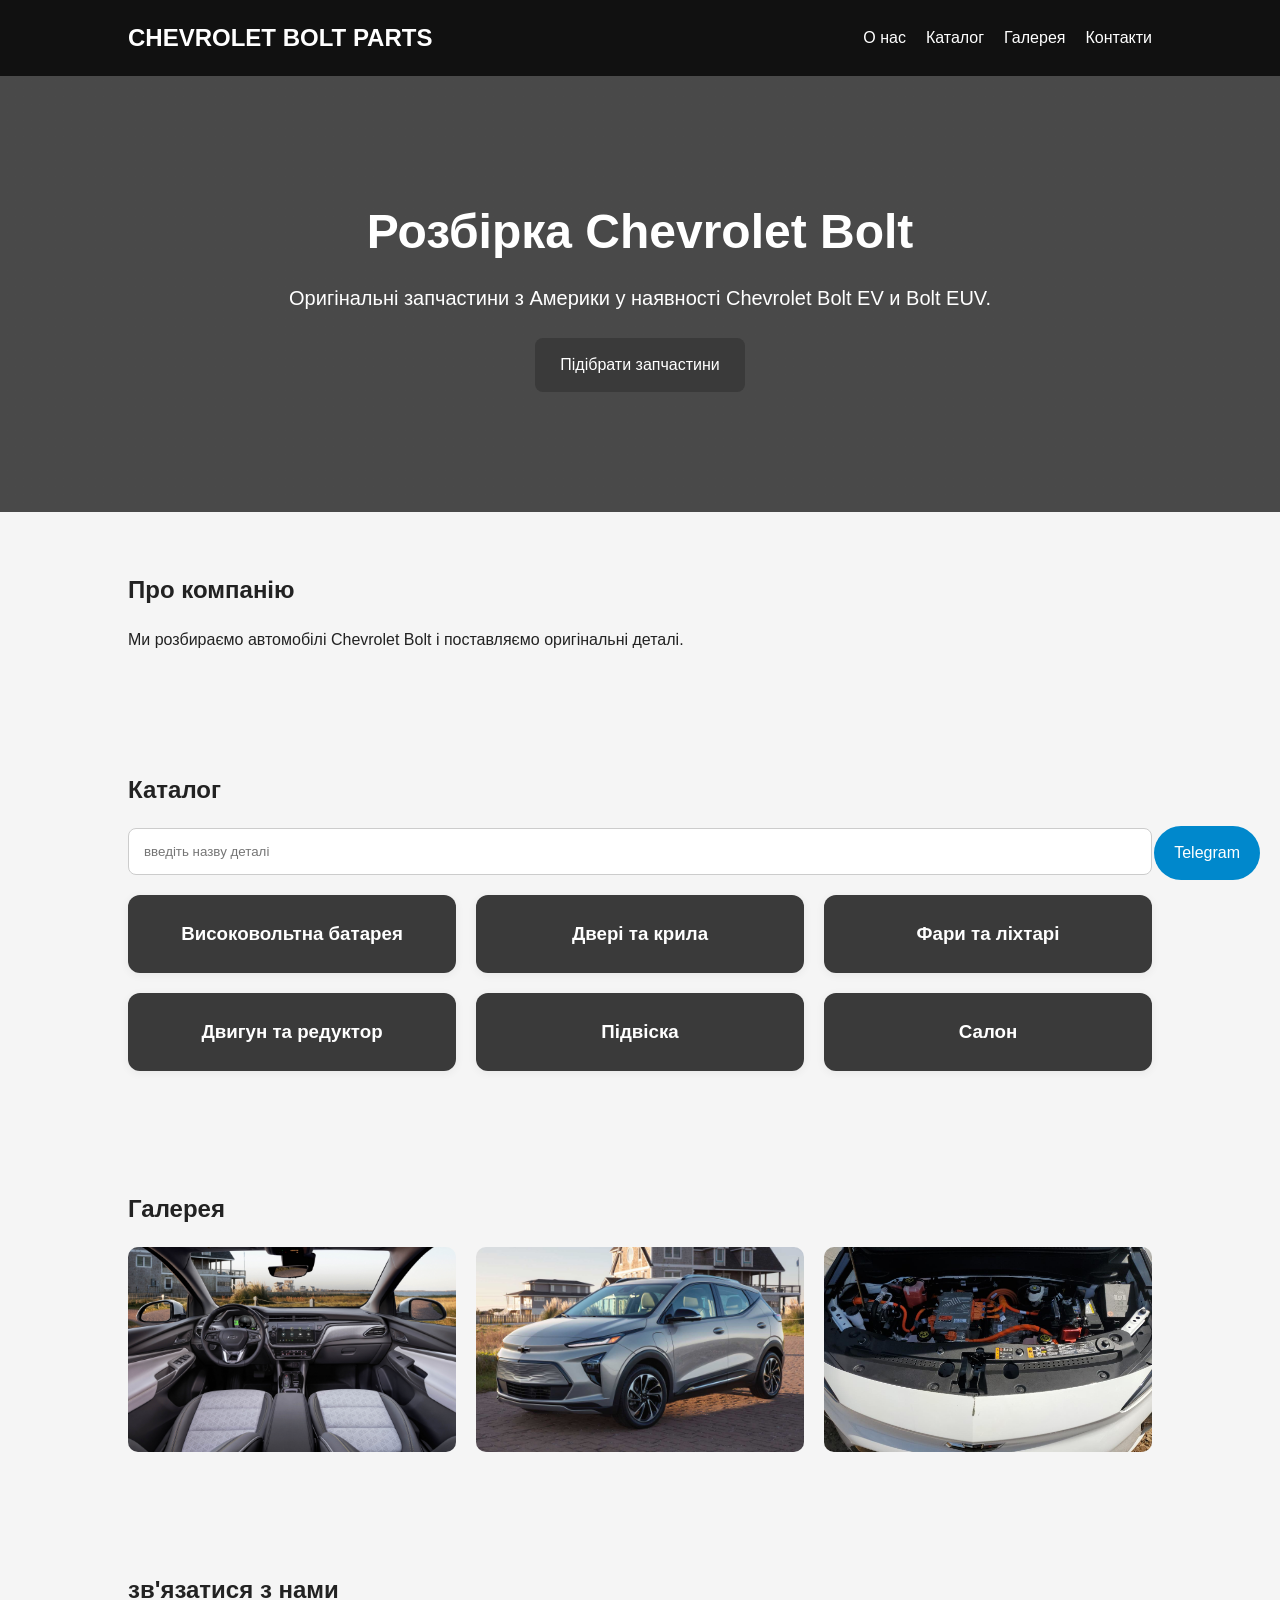
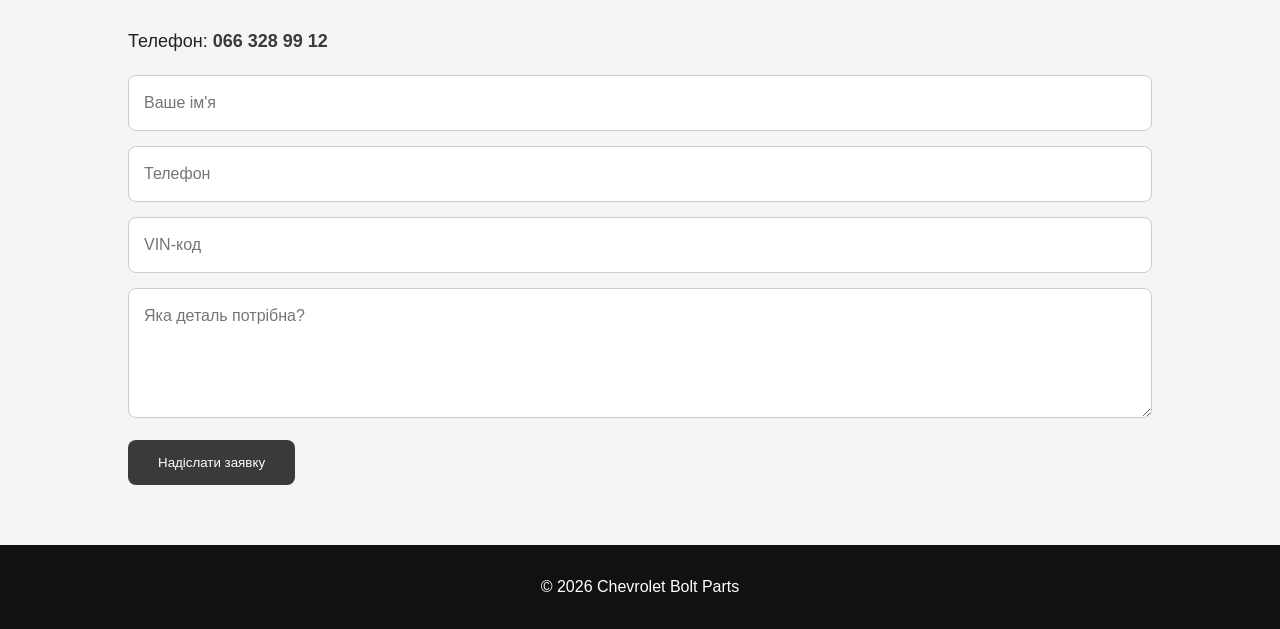
==== index.html @ 7edd2e1e "Add files via upload" ====
<!DOCTYPE html>
<html lang="ru">
<head>
<meta charset="UTF-8">
<meta name="viewport" content="width=device-width, initial-scale=1.0">
<title>Chevrolet Bolt Parts — Розбірка Chevrolet Bolt в Одесі</title>
<link rel="stylesheet" href="style.css">
</head>
<body>
<header>
<nav>
<div class="logo">CHEVROLET BOLT PARTS</div>
<div class="menu">
<a href="#about">О нас</a><a href="#catalog">Каталог</a><a href="#gallery">Галерея</a><a href="#contacts">Контакти</a>
</div>
</nav>
</header>

<section class="hero">
<h1>Розбірка Chevrolet Bolt</h1>
<p>Оригінальні запчастини з Америки у наявності Chevrolet Bolt EV и Bolt EUV.</p>
<a class="button" href="#contacts">Підібрати запчастини</a>
</section>

<section id="about">
<h2>Про компанію</h2>
<p>Ми розбираємо автомобілі Chevrolet Bolt і поставляємо оригінальні деталі.</p>
</section>

<section id="catalog">
<h2>Каталог</h2>
<input class="search" type="text" placeholder="введіть назву деталі">
<div class="cards">
<a class="card" href="battery.html"><h3>Високовольтна батарея</h3></a>
<a class="card" href="doors.html"><h3>Двері та крила</h3></a>
<a class="card" href="headlights.html"><h3>Фари та ліхтарі</h3></a>
<a class="card" href="engine.html"><h3>Двигун та редуктор</h3></a>
<a class="card" href="suspension.html"><h3>Підвіска</h3></a>
<a class="card" href="salon.html"><h3>Салон</h3></a>
</div>
</section>

<section id="gallery">
<h2>Галерея</h2>
<div class="gallery">
<img src="images/car1.jpg" alt="Chevrolet Bolt — фото 1">
<img src="images/car2.jpg" alt="Chevrolet Bolt — фото 2">
<img src="images/car3.jpg" alt="Chevrolet Bolt — фото 3">
</div>
</section>

<section id="contacts">
<h2>зв'язатися з нами </h2>
<p class="contact-info">Телефон: <a href="tel:+380663289912">066 328 99 12</a></p>
<form>
<input type="text" placeholder="Ваше ім'я">
<input type="text" placeholder="Телефон">
<input type="text" placeholder="VIN-код">
<textarea placeholder="Яка деталь потрібна?"></textarea>
<button type="submit">Надіслати заявку</button>
</form>
</section>

<a href="#" class="telegram">Telegram</a>
<footer><p>© 2026 Chevrolet Bolt Parts</p></footer>
</body>
</html>
---- style.css ----
*{margin:0;padding:0;box-sizing:border-box}
body{font-family:Arial,sans-serif;background:#f5f5f5;color:#222;line-height:1.5}
header{background:#111;color:#fff;padding:20px 10%;position:sticky;top:0;z-index:10}
nav{display:flex;justify-content:space-between;align-items:center;gap:20px}
.logo{font-size:24px;font-weight:bold}
.menu a{color:#fff;text-decoration:none;margin-left:20px}
.hero{background:linear-gradient(rgba(0,0,0,.7),rgba(0,0,0,.7)),url("bolt.jpg");background-size:cover;background-position:center;color:#fff;text-align:center;padding:120px 20px}
.hero h1{font-size:48px;margin-bottom:15px}
.hero p{font-size:20px;margin-bottom:25px}
.button{display:inline-block;background:#3a3a3a;color:#fff;padding:15px 25px;border-radius:8px;text-decoration:none;transition:background .2s}
.button:hover{background:#242424}
section{padding:60px 10%}
section h2{margin-bottom:20px}
.cards{display:grid;grid-template-columns:repeat(auto-fit,minmax(250px,1fr));gap:20px}
.card{background:#3a3a3a;color:#fff;padding:25px;border-radius:12px;box-shadow:0 2px 10px rgba(0,0,0,.06);text-decoration:none;display:block;text-align:center;transition:background .2s}
.card:hover{background:#242424}
.card h3{color:#fff}
.search{width:100%;padding:15px;border-radius:8px;border:1px solid #ccc;margin-bottom:20px}
.gallery{display:grid;grid-template-columns:repeat(auto-fit,minmax(300px,1fr));gap:20px}
.gallery img{width:100%;aspect-ratio:16/10;object-fit:cover;border-radius:10px}
form input,form textarea{width:100%;margin-bottom:15px;padding:15px;border-radius:8px;border:1px solid #ccc;font:inherit}
.contact-info{font-size:18px;margin-bottom:20px}
.contact-info a{color:#3a3a3a;font-weight:bold;text-decoration:none}
form textarea{min-height:130px;resize:vertical}
form button{background:#3a3a3a;color:#fff;border:none;padding:15px 30px;border-radius:8px;cursor:pointer;transition:background .2s}
form button:hover{background:#242424}
.telegram{position:fixed;right:20px;bottom:20px;background:#0088cc;color:#fff;padding:15px 20px;border-radius:50px;text-decoration:none;z-index:20}
footer{background:#111;color:#fff;text-align:center;padding:30px}
.part-page{max-width:900px;margin:0 auto;padding:40px 5% 60px}
.part-page h1{font-size:32px;margin-bottom:20px}
.part-page img{width:100%;max-width:100%;height:auto;border-radius:10px;display:block;margin-bottom:20px}
.part-page p{font-size:17px}
.back-link{display:inline-block;margin-bottom:20px;color:#3a3a3a;text-decoration:none;font-weight:bold}
@media(max-width:700px){.part-page{padding:25px 5% 40px}.part-page h1{font-size:24px}.part-page p{font-size:15px}}
@media(max-width:700px){header{padding:15px 5%}nav{flex-direction:column;align-items:flex-start}.menu{display:flex;flex-wrap:wrap;gap:10px}.menu a{margin-left:0}.hero{padding:80px 20px}.hero h1{font-size:34px}section{padding:45px 5%}}
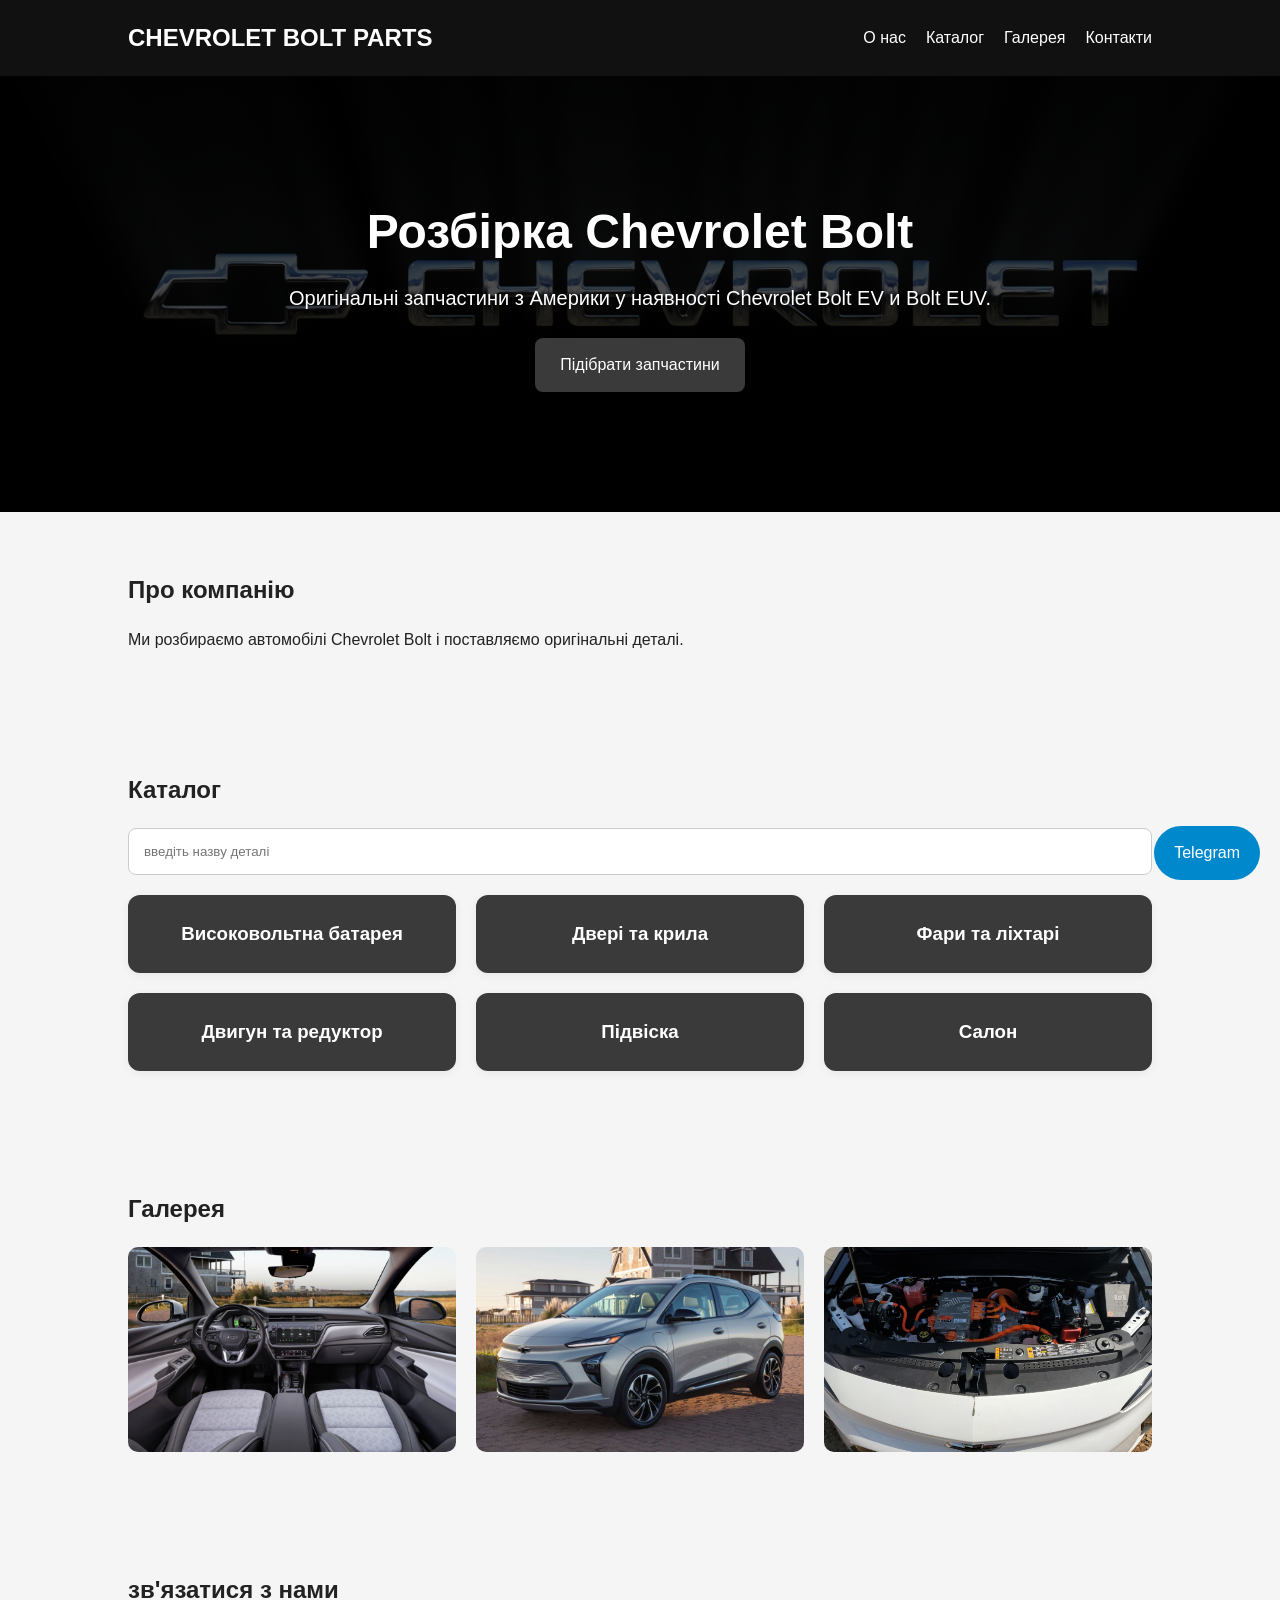
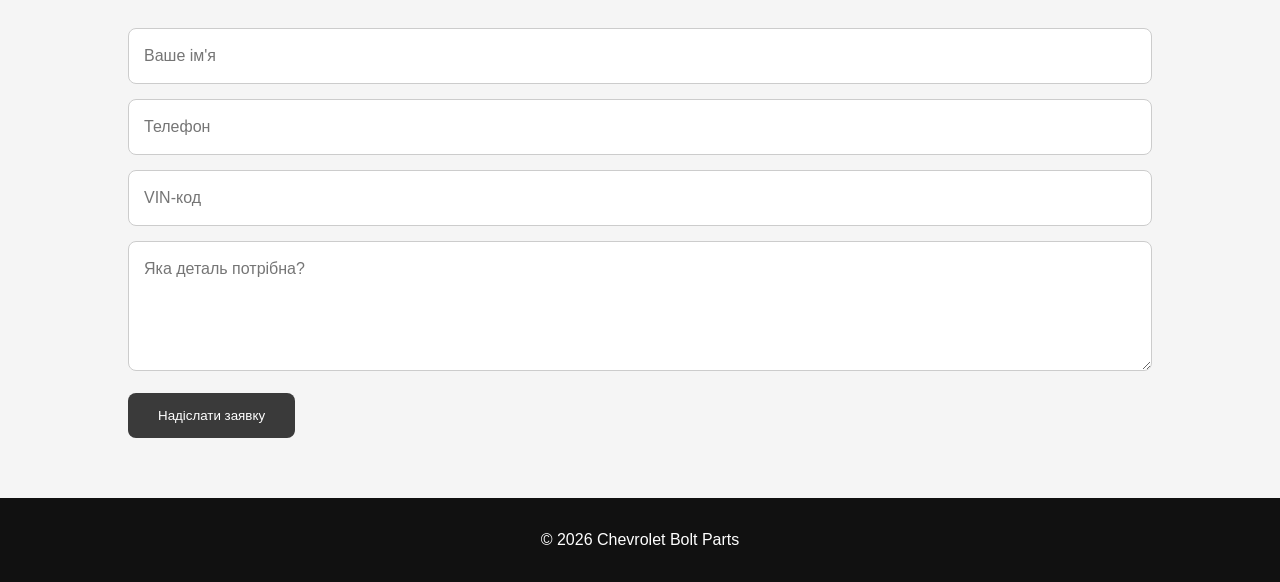
==== commit aba49f76: "Add files via upload" ====
--- a/index.html
+++ b/index.html
@@ -43,15 +43,14 @@
 <section id="gallery">
 <h2>Галерея</h2>
 <div class="gallery">
-<img src="images/car1.jpg" alt="Chevrolet Bolt — фото 1">
-<img src="images/car2.jpg" alt="Chevrolet Bolt — фото 2">
-<img src="images/car3.jpg" alt="Chevrolet Bolt — фото 3">
+<img src="car1.jpg" alt="Chevrolet Bolt — фото 1">
+<img src="car2.jpg" alt="Chevrolet Bolt — фото 2">
+<img src="car3.jpg" alt="Chevrolet Bolt — фото 3">
 </div>
 </section>
 
 <section id="contacts">
 <h2>зв'язатися з нами </h2>
-<p class="contact-info">Телефон: <a href="tel:+380663289912">066 328 99 12</a></p>
 <form>
 <input type="text" placeholder="Ваше ім'я">
 <input type="text" placeholder="Телефон">
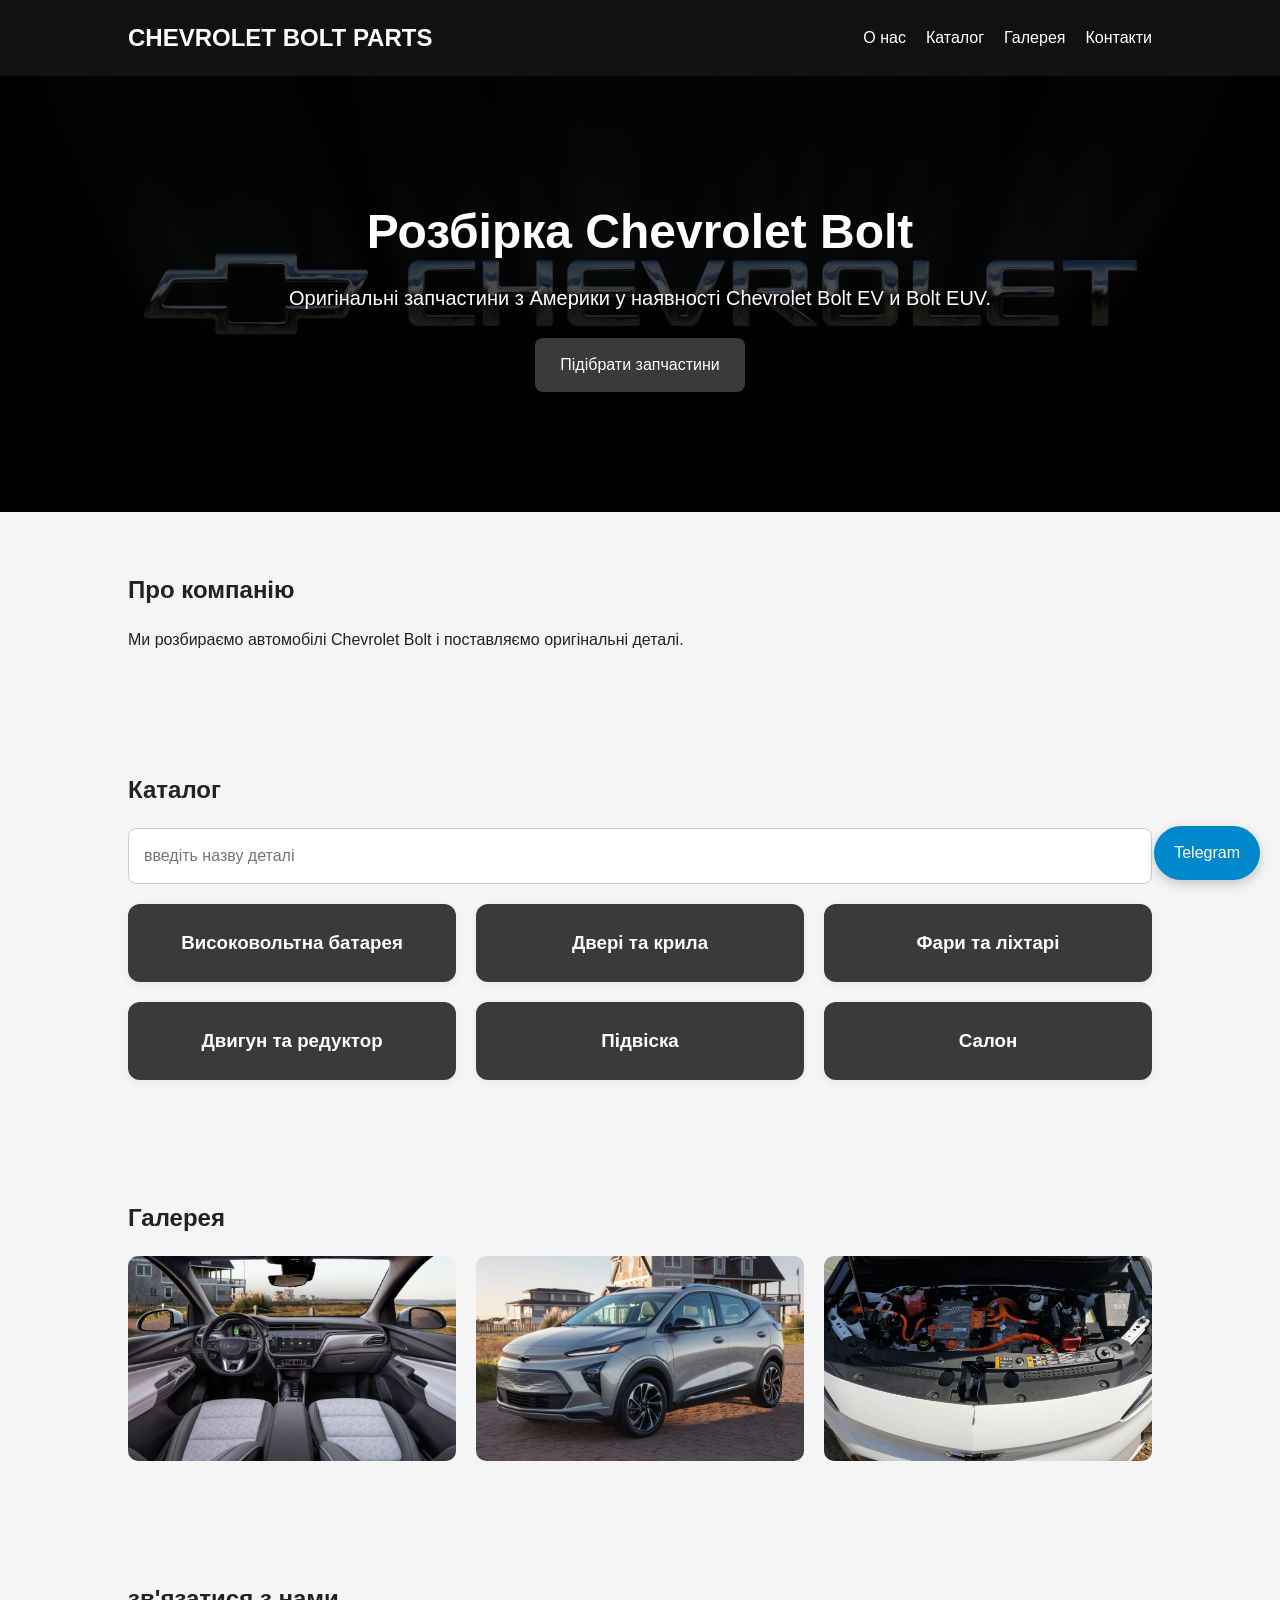
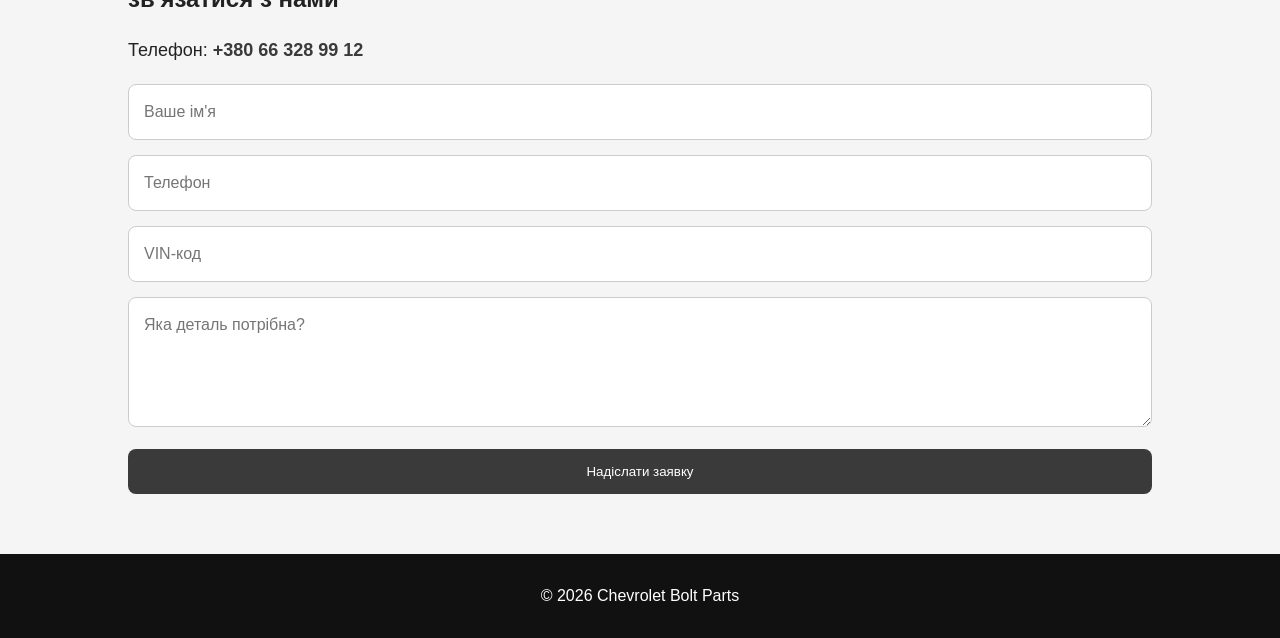
==== commit 47164ce3: "Add files via upload" ====
--- a/index.html
+++ b/index.html
@@ -29,7 +29,10 @@
 
 <section id="catalog">
 <h2>Каталог</h2>
-<input class="search" type="text" placeholder="введіть назву деталі">
+<div class="search-wrapper">
+<input class="search" type="text" id="partSearch" placeholder="введіть назву деталі" autocomplete="off">
+<div class="search-results" id="searchResults"></div>
+</div>
 <div class="cards">
 <a class="card" href="battery.html"><h3>Високовольтна батарея</h3></a>
 <a class="card" href="doors.html"><h3>Двері та крила</h3></a>
@@ -43,14 +46,15 @@
 <section id="gallery">
 <h2>Галерея</h2>
 <div class="gallery">
-<img src="car1.jpg" alt="Chevrolet Bolt — фото 1">
-<img src="car2.jpg" alt="Chevrolet Bolt — фото 2">
-<img src="car3.jpg" alt="Chevrolet Bolt — фото 3">
+<img src="car1.jpg" alt="Chevrolet Bolt — фото 1" loading="lazy">
+<img src="car2.jpg" alt="Chevrolet Bolt — фото 2" loading="lazy">
+<img src="car3.jpg" alt="Chevrolet Bolt — фото 3" loading="lazy">
 </div>
 </section>
 
 <section id="contacts">
 <h2>зв'язатися з нами </h2>
+<p class="contact-info">Телефон: <a href="tel:+380663289912">+380 66 328 99 12</a></p>
 <form>
 <input type="text" placeholder="Ваше ім'я">
 <input type="text" placeholder="Телефон">
@@ -60,7 +64,9 @@
 </form>
 </section>
 
-<a href="#" class="telegram">Telegram</a>
+<a href="https://t.me/Slavkaw" class="telegram" target="_blank" rel="noopener">Telegram</a>
 <footer><p>© 2026 Chevrolet Bolt Parts</p></footer>
+
+<script src="script.js"></script>
 </body>
-</html>+</html>
--- a/style.css
+++ b/style.css
@@ -1,35 +1,88 @@
 *{margin:0;padding:0;box-sizing:border-box}
-body{font-family:Arial,sans-serif;background:#f5f5f5;color:#222;line-height:1.5}
+html{-webkit-text-size-adjust:100%}
+body{font-family:Arial,sans-serif;background:#f5f5f5;color:#222;line-height:1.5;overflow-x:hidden}
+img{max-width:100%;height:auto;display:block}
+
 header{background:#111;color:#fff;padding:20px 10%;position:sticky;top:0;z-index:10}
-nav{display:flex;justify-content:space-between;align-items:center;gap:20px}
+nav{display:flex;justify-content:space-between;align-items:center;gap:20px;flex-wrap:wrap}
 .logo{font-size:24px;font-weight:bold}
-.menu a{color:#fff;text-decoration:none;margin-left:20px}
+.menu{display:flex;flex-wrap:wrap}
+.menu a{color:#fff;text-decoration:none;margin-left:20px;padding:4px 0}
+
 .hero{background:linear-gradient(rgba(0,0,0,.7),rgba(0,0,0,.7)),url("bolt.jpg");background-size:cover;background-position:center;color:#fff;text-align:center;padding:120px 20px}
 .hero h1{font-size:48px;margin-bottom:15px}
 .hero p{font-size:20px;margin-bottom:25px}
 .button{display:inline-block;background:#3a3a3a;color:#fff;padding:15px 25px;border-radius:8px;text-decoration:none;transition:background .2s}
 .button:hover{background:#242424}
+
 section{padding:60px 10%}
 section h2{margin-bottom:20px}
+
 .cards{display:grid;grid-template-columns:repeat(auto-fit,minmax(250px,1fr));gap:20px}
 .card{background:#3a3a3a;color:#fff;padding:25px;border-radius:12px;box-shadow:0 2px 10px rgba(0,0,0,.06);text-decoration:none;display:block;text-align:center;transition:background .2s}
 .card:hover{background:#242424}
 .card h3{color:#fff}
-.search{width:100%;padding:15px;border-radius:8px;border:1px solid #ccc;margin-bottom:20px}
+
+/* Пошук деталей із випадаючим списком */
+.search-wrapper{position:relative;margin-bottom:20px}
+.search{width:100%;padding:15px;border-radius:8px;border:1px solid #ccc;font:inherit}
+.search-results{display:none;position:absolute;top:calc(100% + 6px);left:0;right:0;background:#fff;border:1px solid #ccc;border-radius:8px;box-shadow:0 6px 18px rgba(0,0,0,.12);max-height:260px;overflow-y:auto;z-index:15}
+.search-results.open{display:block}
+.search-result-item{padding:14px 15px;cursor:pointer;border-bottom:1px solid #eee}
+.search-result-item:last-child{border-bottom:none}
+.search-result-item:hover,.search-result-item:active{background:#f0f0f0}
+
 .gallery{display:grid;grid-template-columns:repeat(auto-fit,minmax(300px,1fr));gap:20px}
 .gallery img{width:100%;aspect-ratio:16/10;object-fit:cover;border-radius:10px}
+
 form input,form textarea{width:100%;margin-bottom:15px;padding:15px;border-radius:8px;border:1px solid #ccc;font:inherit}
 .contact-info{font-size:18px;margin-bottom:20px}
 .contact-info a{color:#3a3a3a;font-weight:bold;text-decoration:none}
 form textarea{min-height:130px;resize:vertical}
-form button{background:#3a3a3a;color:#fff;border:none;padding:15px 30px;border-radius:8px;cursor:pointer;transition:background .2s}
+form button{background:#3a3a3a;color:#fff;border:none;padding:15px 30px;border-radius:8px;cursor:pointer;transition:background .2s;width:100%}
 form button:hover{background:#242424}
-.telegram{position:fixed;right:20px;bottom:20px;background:#0088cc;color:#fff;padding:15px 20px;border-radius:50px;text-decoration:none;z-index:20}
+
+.telegram{position:fixed;right:20px;bottom:20px;background:#0088cc;color:#fff;padding:15px 20px;border-radius:50px;text-decoration:none;z-index:20;box-shadow:0 4px 12px rgba(0,0,0,.2)}
+
 footer{background:#111;color:#fff;text-align:center;padding:30px}
+
 .part-page{max-width:900px;margin:0 auto;padding:40px 5% 60px}
 .part-page h1{font-size:32px;margin-bottom:20px}
 .part-page img{width:100%;max-width:100%;height:auto;border-radius:10px;display:block;margin-bottom:20px}
 .part-page p{font-size:17px}
+.price{font-size:22px;font-weight:bold;margin-top:10px}
+.price-value{color:#3a3a3a}
 .back-link{display:inline-block;margin-bottom:20px;color:#3a3a3a;text-decoration:none;font-weight:bold}
-@media(max-width:700px){.part-page{padding:25px 5% 40px}.part-page h1{font-size:24px}.part-page p{font-size:15px}}
-@media(max-width:700px){header{padding:15px 5%}nav{flex-direction:column;align-items:flex-start}.menu{display:flex;flex-wrap:wrap;gap:10px}.menu a{margin-left:0}.hero{padding:80px 20px}.hero h1{font-size:34px}section{padding:45px 5%}}
+
+/* Планшети та невеликі ноутбуки */
+@media(max-width:900px){
+  section{padding:45px 6%}
+  .hero{padding:90px 20px}
+}
+
+/* Телефони */
+@media(max-width:700px){
+  header{padding:15px 5%}
+  nav{flex-direction:column;align-items:flex-start;gap:10px}
+  .menu{gap:14px}
+  .menu a{margin-left:0}
+  .hero{padding:70px 16px}
+  .hero h1{font-size:30px}
+  .hero p{font-size:16px}
+  .button{width:100%;text-align:center;padding:14px 20px}
+  section{padding:35px 5%}
+  section h2{font-size:22px}
+  .cards{grid-template-columns:1fr;gap:14px}
+  .gallery{grid-template-columns:1fr}
+  .telegram{right:14px;bottom:14px;padding:12px 16px;font-size:14px}
+  .part-page{padding:25px 5% 40px}
+  .part-page h1{font-size:22px}
+  .part-page p{font-size:15px}
+  form button{padding:14px 20px}
+}
+
+/* Дуже маленькі екрани */
+@media(max-width:380px){
+  .hero h1{font-size:24px}
+  .logo{font-size:19px}
+}
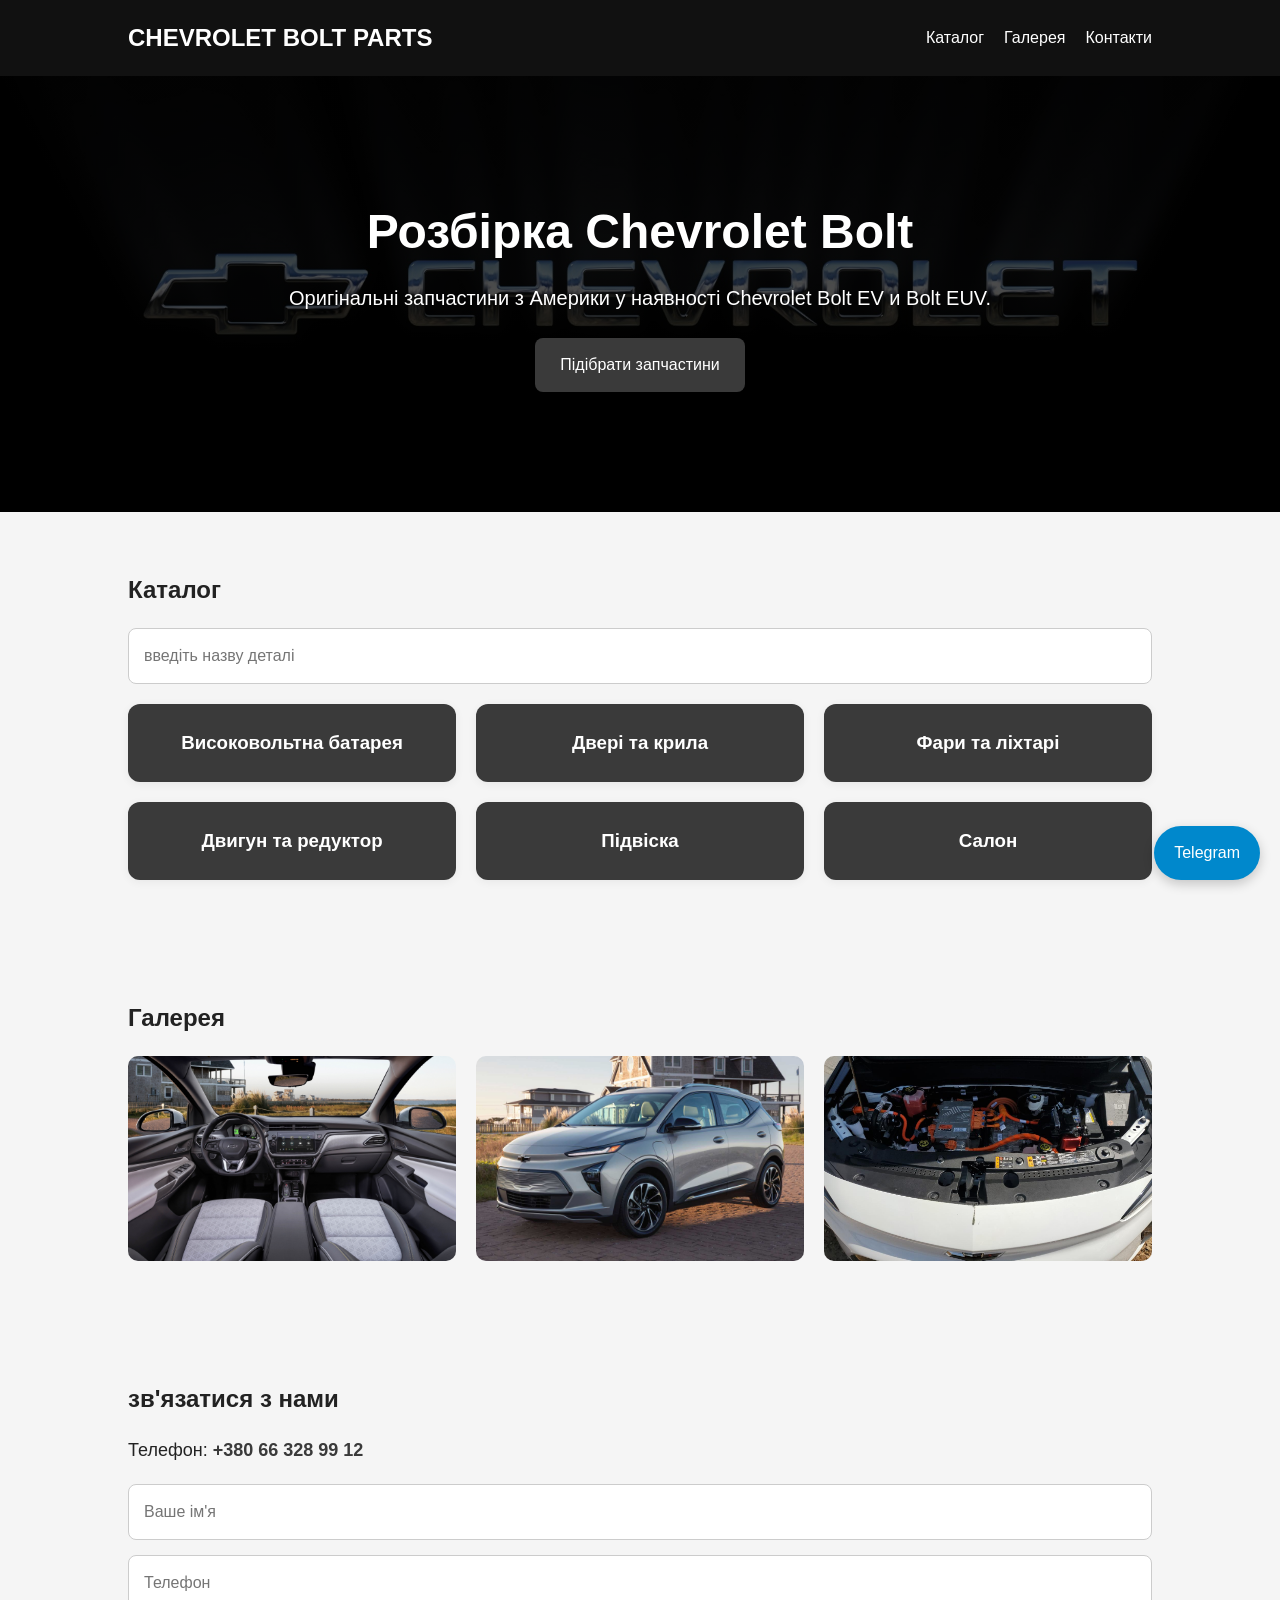
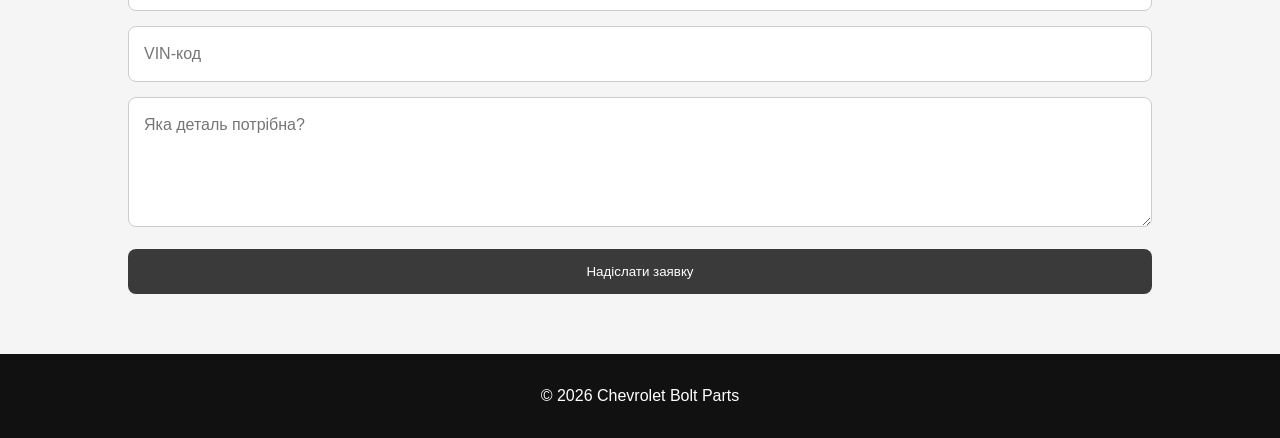
==== commit 34831856: "Add files via upload" ====
--- a/index.html
+++ b/index.html
@@ -1,17 +1,39 @@
 <!DOCTYPE html>
-<html lang="ru">
+<html lang="uk">
 <head>
 <meta charset="UTF-8">
 <meta name="viewport" content="width=device-width, initial-scale=1.0">
 <title>Chevrolet Bolt Parts — Розбірка Chevrolet Bolt в Одесі</title>
+<meta name="description" content="Розбірка Chevrolet Bolt EV і Bolt EUV в Одесі. Оригінальні запчастини з США в наявності: батарея, двері, фари, двигун, підвіска, салон. Доставка по Україні.">
+<link rel="canonical" href="https://junk-cars.github.io/junk-cars/">
+<meta property="og:title" content="Chevrolet Bolt Parts — Розбірка Chevrolet Bolt в Одесі">
+<meta property="og:description" content="Оригінальні запчастини Chevrolet Bolt з США в наявності. Батарея, двері, фари, двигун, підвіска, салон.">
+<meta property="og:type" content="website">
+<meta property="og:url" content="https://junk-cars.github.io/junk-cars/">
+<meta property="og:image" content="https://junk-cars.github.io/junk-cars/bolt.jpg">
 <link rel="stylesheet" href="style.css">
+<script type="application/ld+json">
+{
+  "@context": "https://schema.org",
+  "@type": "AutoPartsStore",
+  "name": "Chevrolet Bolt Parts",
+  "image": "https://junk-cars.github.io/junk-cars/bolt.jpg",
+  "url": "https://junk-cars.github.io/junk-cars/",
+  "telephone": "+380663289912",
+  "address": {
+    "@type": "PostalAddress",
+    "addressLocality": "Одеса",
+    "addressCountry": "UA"
+  }
+}
+</script>
 </head>
 <body>
 <header>
 <nav>
 <div class="logo">CHEVROLET BOLT PARTS</div>
 <div class="menu">
-<a href="#about">О нас</a><a href="#catalog">Каталог</a><a href="#gallery">Галерея</a><a href="#contacts">Контакти</a>
+<a href="#catalog">Каталог</a><a href="#gallery">Галерея</a><a href="#contacts">Контакти</a>
 </div>
 </nav>
 </header>
@@ -22,10 +44,6 @@
 <a class="button" href="#contacts">Підібрати запчастини</a>
 </section>
 
-<section id="about">
-<h2>Про компанію</h2>
-<p>Ми розбираємо автомобілі Chevrolet Bolt і поставляємо оригінальні деталі.</p>
-</section>
 
 <section id="catalog">
 <h2>Каталог</h2>
@@ -55,11 +73,11 @@
 <section id="contacts">
 <h2>зв'язатися з нами </h2>
 <p class="contact-info">Телефон: <a href="tel:+380663289912">+380 66 328 99 12</a></p>
-<form>
-<input type="text" placeholder="Ваше ім'я">
-<input type="text" placeholder="Телефон">
-<input type="text" placeholder="VIN-код">
-<textarea placeholder="Яка деталь потрібна?"></textarea>
+<form id="contactForm">
+<input type="text" id="fieldName" placeholder="Ваше ім'я">
+<input type="text" id="fieldPhone" placeholder="Телефон">
+<input type="text" id="fieldVin" placeholder="VIN-код">
+<textarea id="fieldPart" placeholder="Яка деталь потрібна?"></textarea>
 <button type="submit">Надіслати заявку</button>
 </form>
 </section>
@@ -67,6 +85,13 @@
 <a href="https://t.me/Slavkaw" class="telegram" target="_blank" rel="noopener">Telegram</a>
 <footer><p>© 2026 Chevrolet Bolt Parts</p></footer>
 
+<div class="modal-overlay" id="successModal">
+<div class="modal-box">
+<p>Заявка відправлена, ми зв'яжемось з вами найближчим часом.</p>
+<button type="button" class="modal-close" id="modalCloseBtn">Закрити</button>
+</div>
+</div>
+
 <script src="script.js"></script>
 </body>
 </html>
--- a/style.css
+++ b/style.css
@@ -46,6 +46,14 @@
 
 footer{background:#111;color:#fff;text-align:center;padding:30px}
 
+/* Модальне вікно підтвердження заявки */
+.modal-overlay{display:none;position:fixed;inset:0;background:rgba(0,0,0,.6);z-index:30;align-items:center;justify-content:center;padding:20px}
+.modal-overlay.open{display:flex}
+.modal-box{background:#fff;border-radius:12px;padding:30px;max-width:400px;width:100%;text-align:center;box-shadow:0 10px 30px rgba(0,0,0,.25)}
+.modal-box p{font-size:18px;margin-bottom:20px;line-height:1.5}
+.modal-close{background:#3a3a3a;color:#fff;border:none;padding:12px 28px;border-radius:8px;cursor:pointer;font:inherit;transition:background .2s}
+.modal-close:hover{background:#242424}
+
 .part-page{max-width:900px;margin:0 auto;padding:40px 5% 60px}
 .part-page h1{font-size:32px;margin-bottom:20px}
 .part-page img{width:100%;max-width:100%;height:auto;border-radius:10px;display:block;margin-bottom:20px}
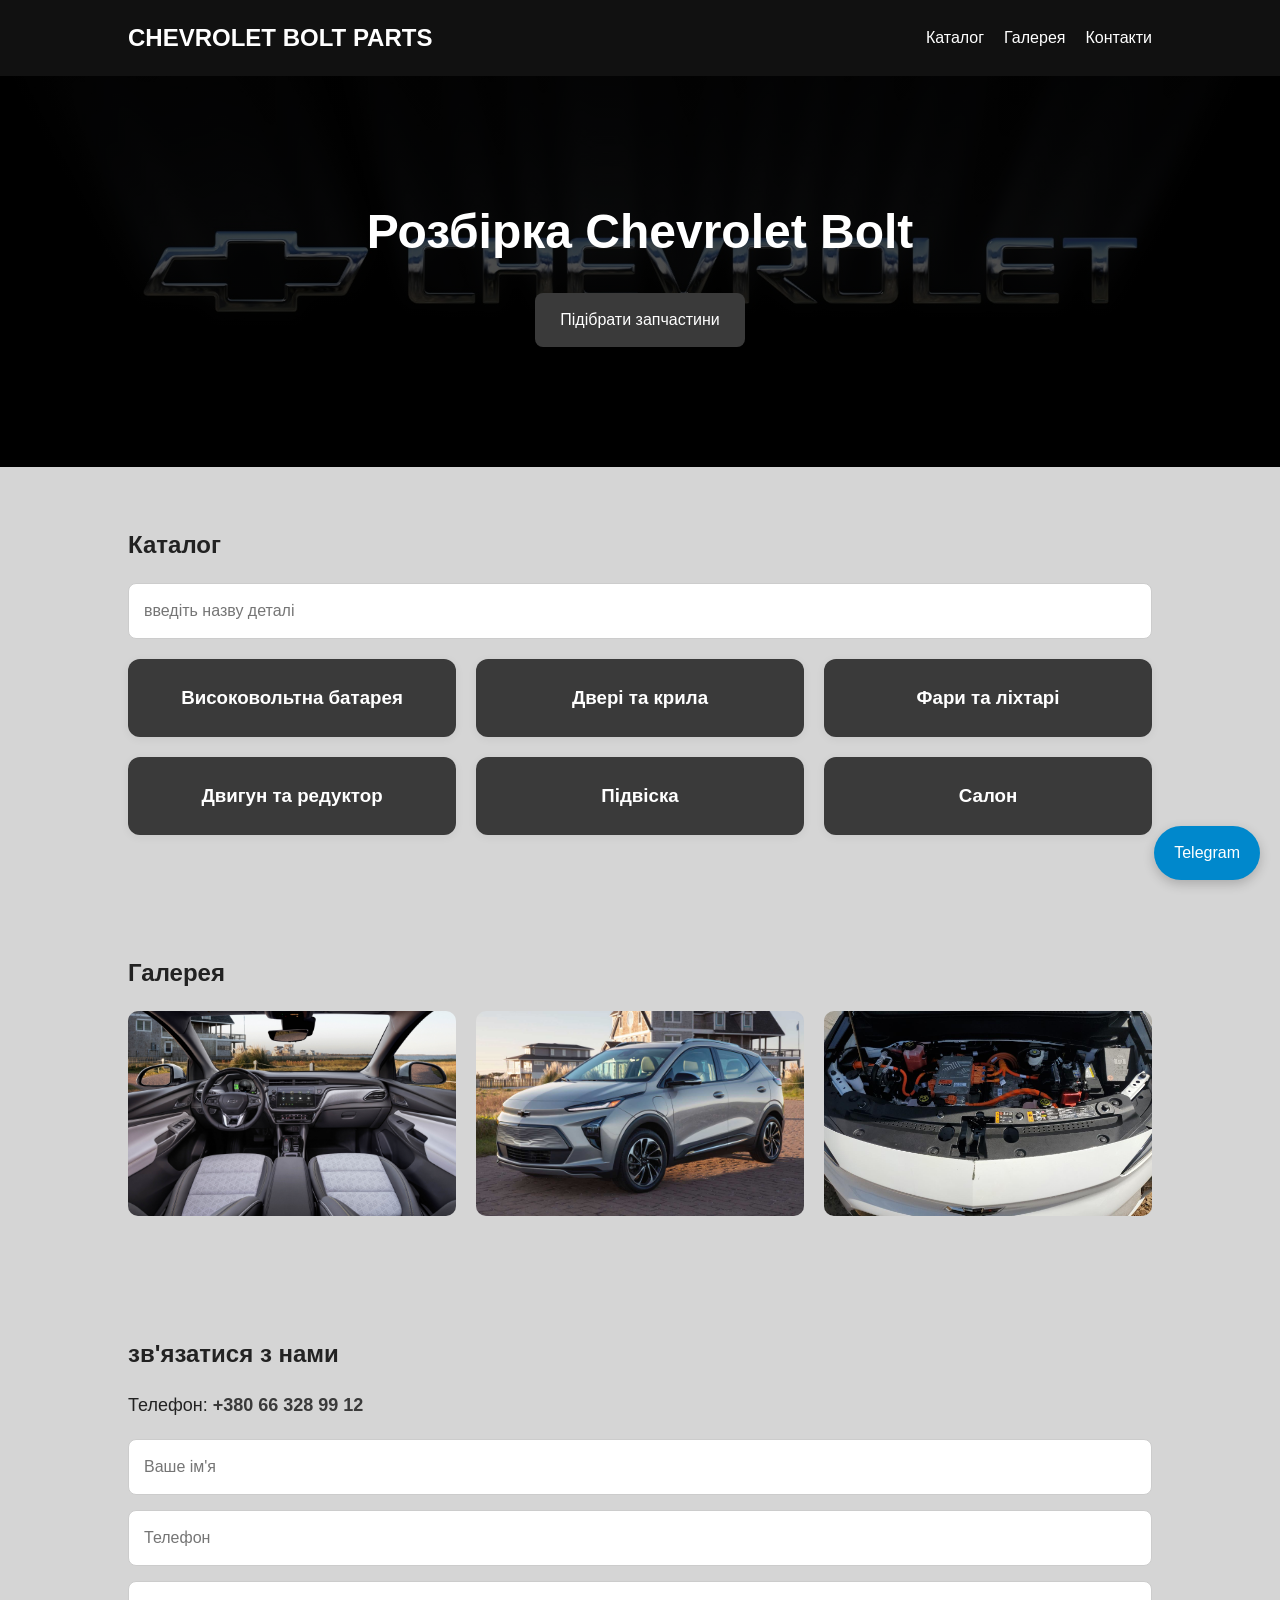
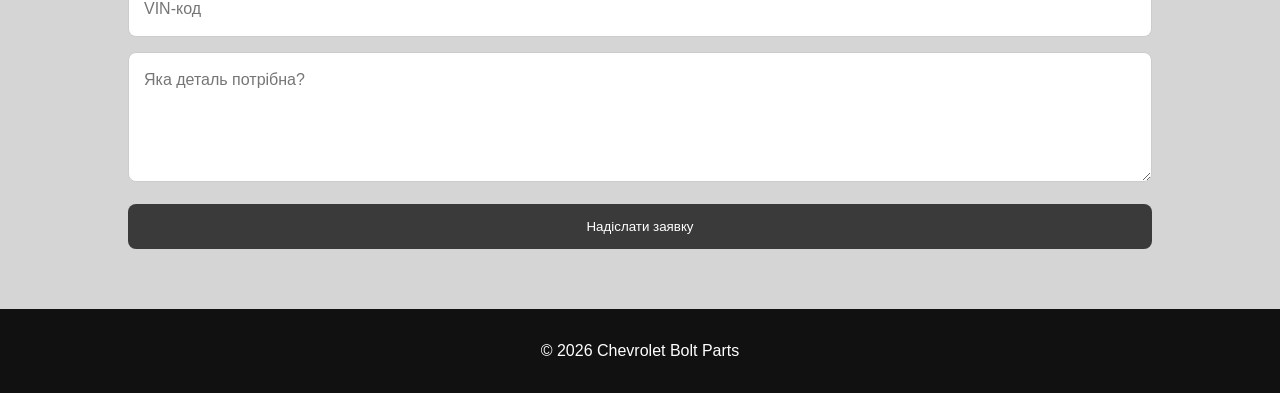
==== commit 9b9ce2fc: "Add files via upload" ====
--- a/index.html
+++ b/index.html
@@ -40,7 +40,7 @@
 
 <section class="hero">
 <h1>Розбірка Chevrolet Bolt</h1>
-<p>Оригінальні запчастини з Америки у наявності Chevrolet Bolt EV и Bolt EUV.</p>
+<p></p>
 <a class="button" href="#contacts">Підібрати запчастини</a>
 </section>
 
--- a/style.css
+++ b/style.css
@@ -1,6 +1,6 @@
 *{margin:0;padding:0;box-sizing:border-box}
 html{-webkit-text-size-adjust:100%}
-body{font-family:Arial,sans-serif;background:#f5f5f5;color:#222;line-height:1.5;overflow-x:hidden}
+body{font-family:Arial,sans-serif;background:#d5d5d5;color:#222;line-height:1.5;overflow-x:hidden}
 img{max-width:100%;height:auto;display:block}
 
 header{background:#111;color:#fff;padding:20px 10%;position:sticky;top:0;z-index:10}
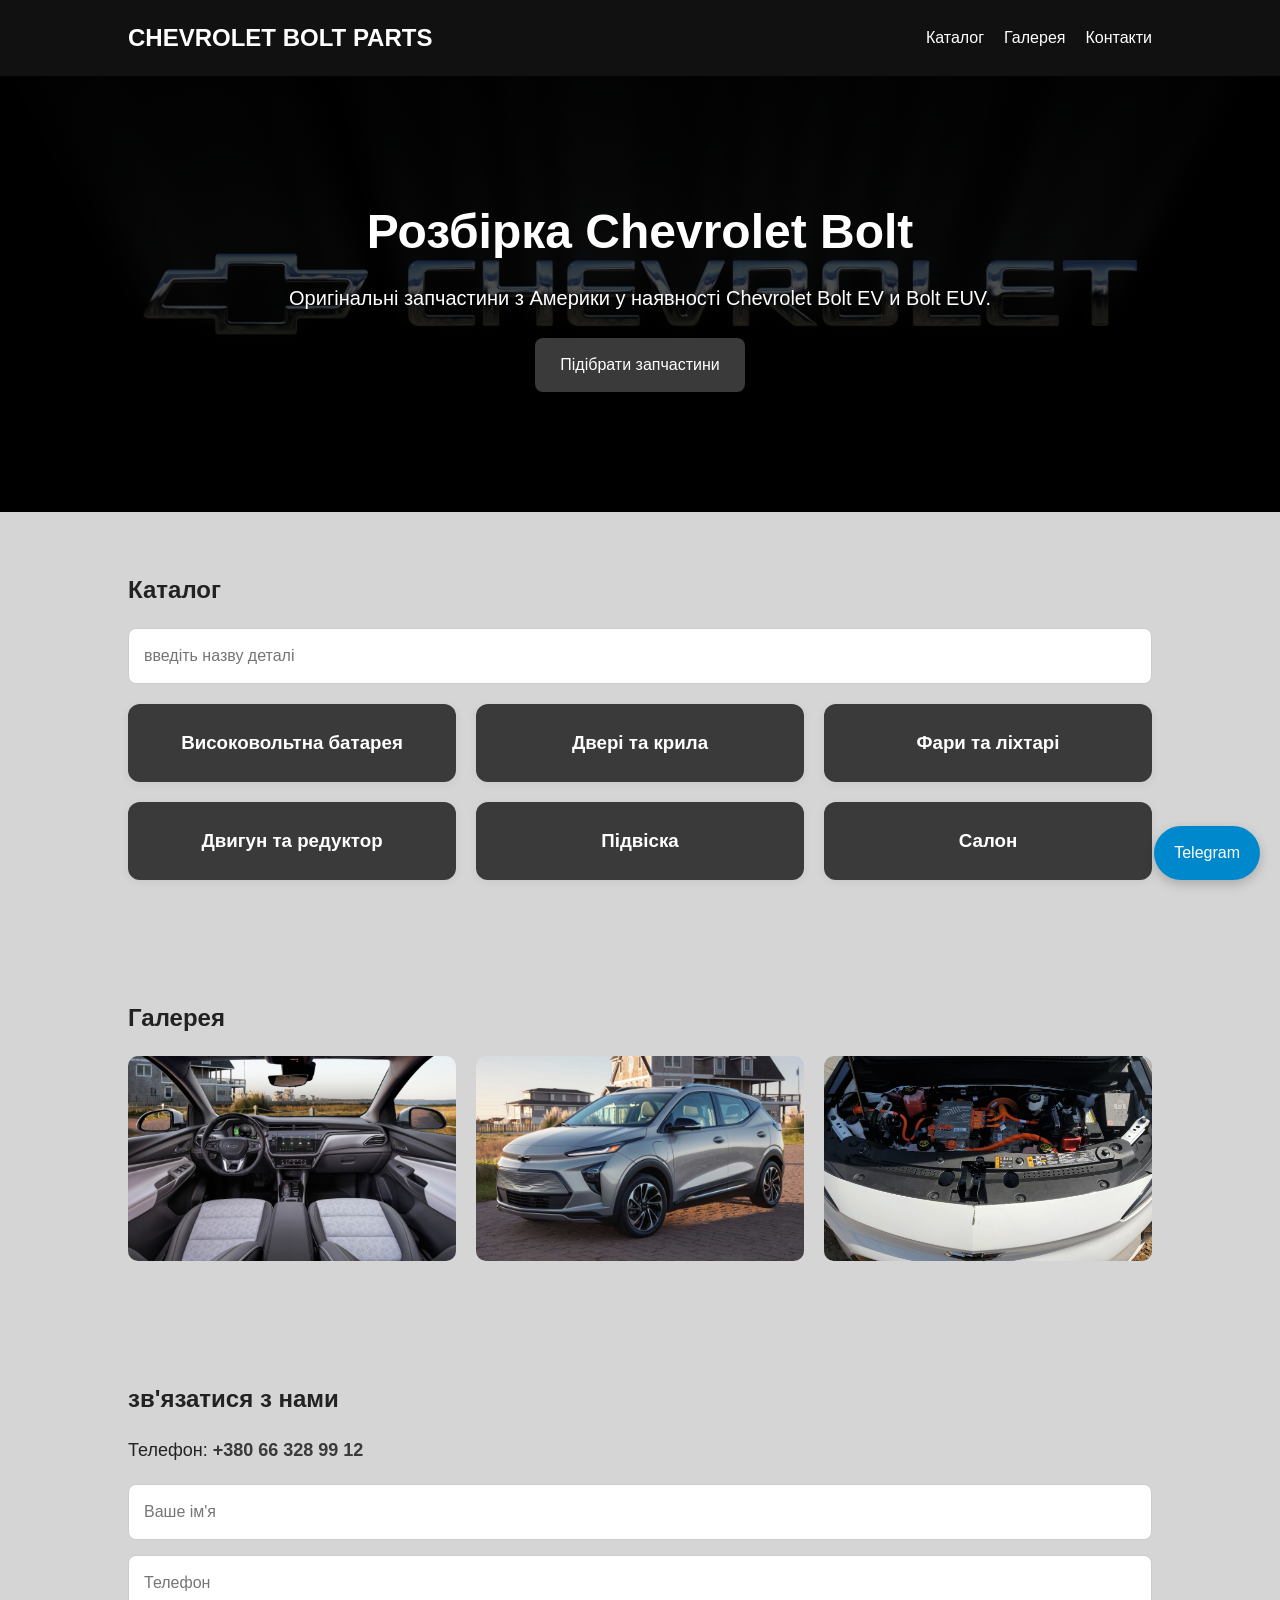
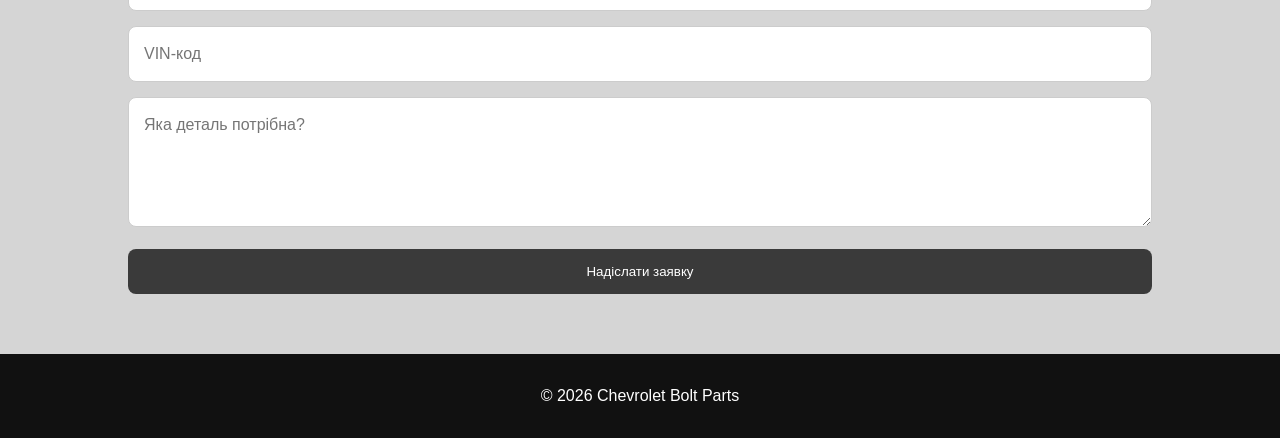
==== commit 9e69090e: "Add files via upload" ====
--- a/index.html
+++ b/index.html
@@ -40,7 +40,7 @@
 
 <section class="hero">
 <h1>Розбірка Chevrolet Bolt</h1>
-<p></p>
+<p>Оригінальні запчастини з Америки у наявності Chevrolet Bolt EV и Bolt EUV.</p>
 <a class="button" href="#contacts">Підібрати запчастини</a>
 </section>
 
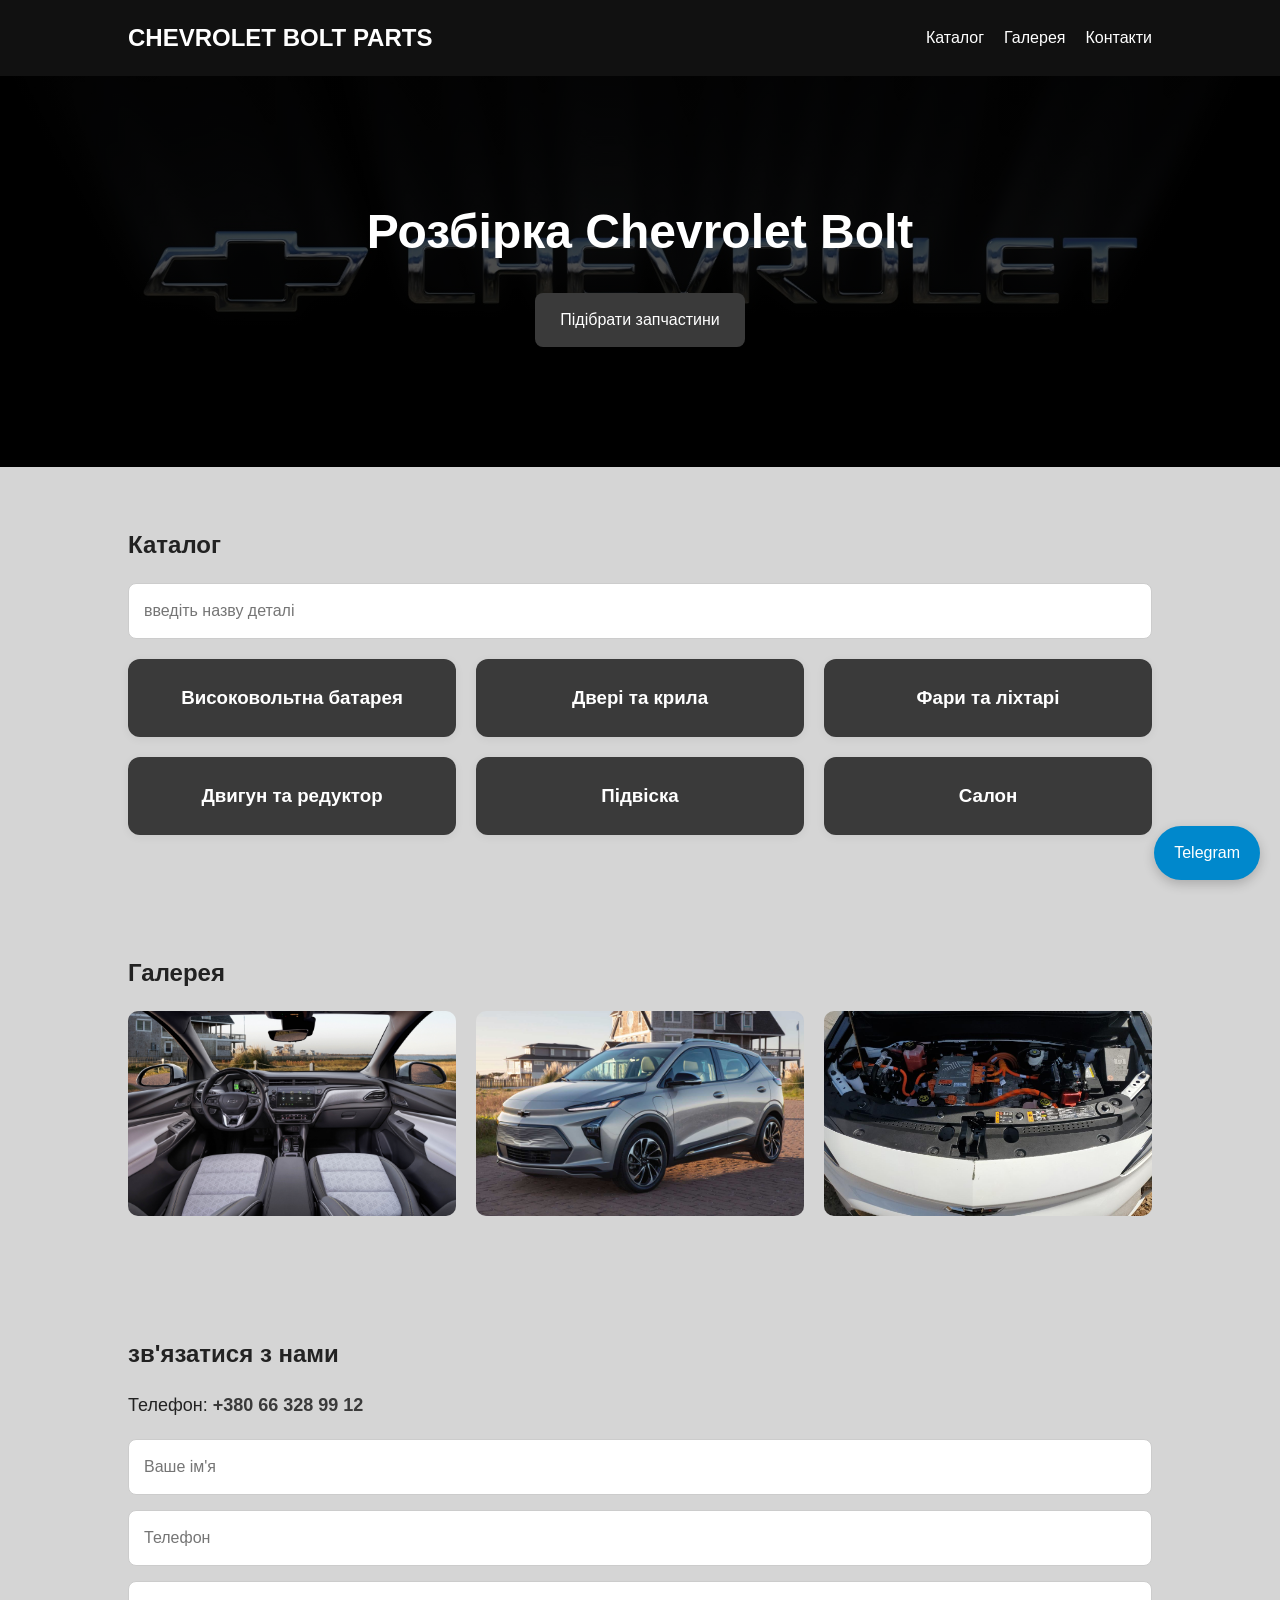
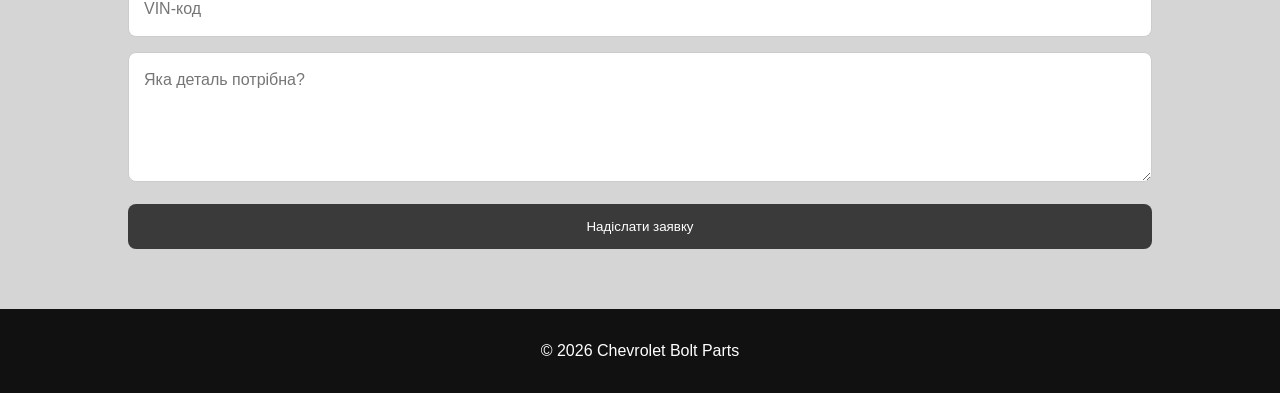
==== commit a99a7de7: "Add files via upload" ====
--- a/index.html
+++ b/index.html
@@ -40,7 +40,7 @@
 
 <section class="hero">
 <h1>Розбірка Chevrolet Bolt</h1>
-<p>Оригінальні запчастини з Америки у наявності Chevrolet Bolt EV и Bolt EUV.</p>
+<p></p>
 <a class="button" href="#contacts">Підібрати запчастини</a>
 </section>
 
